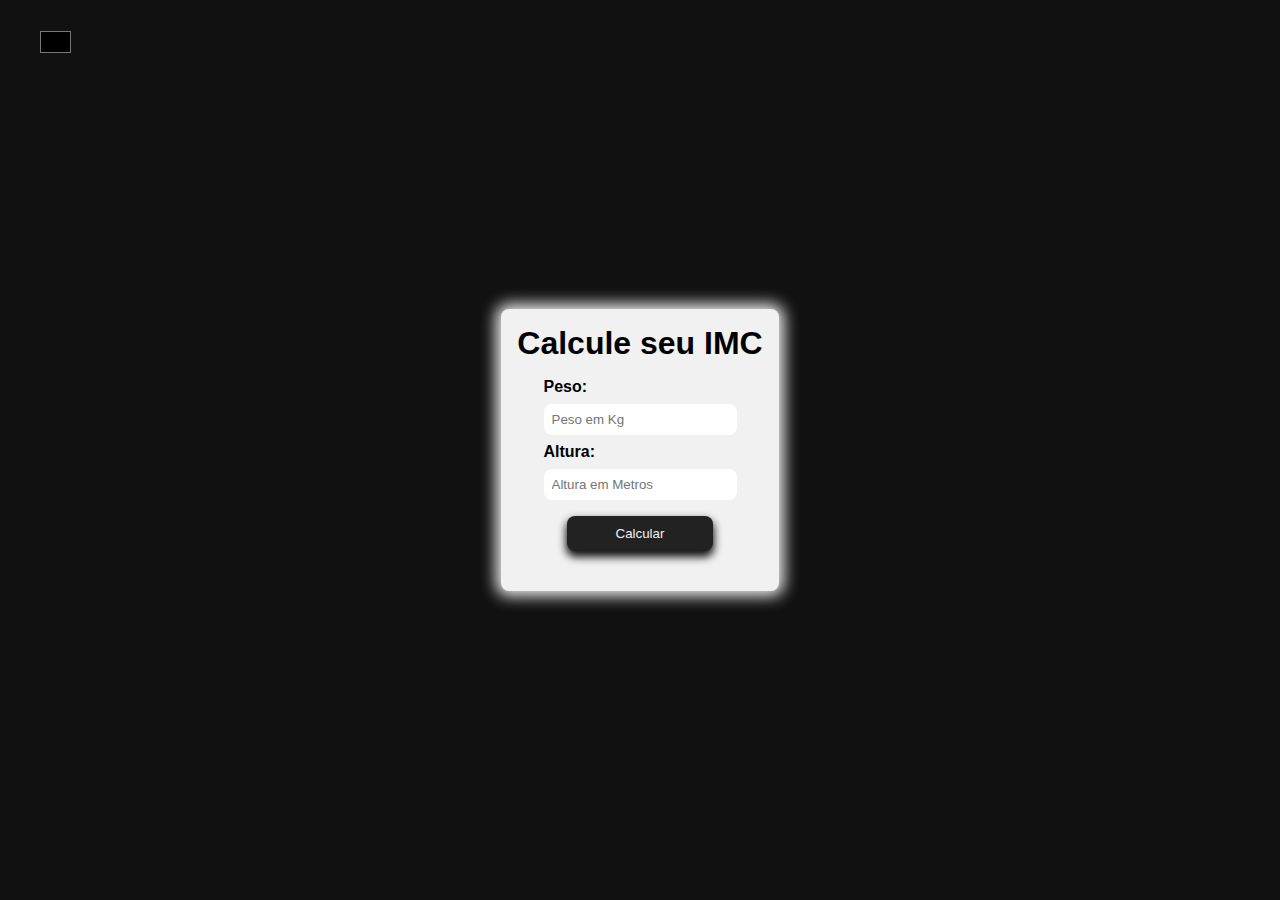
==== index.html @ f3040e6f "Initial commit" ====
<!DOCTYPE html>
<html lang="pt-br">

<head>
  <meta charset="UTF-8">
  <meta http-equiv="X-UA-Compatible" content="IE=edge">
  <meta name="viewport" content="width=device-width, initial-scale=1.0">
  <link rel="stylesheet" href="styles/styles.css">
  <title>Calcule seu IMC</title>
</head>

<body>

  <input id="color" type="color"> 

  <main class="container">
    <h1 class="container__title">Calcule seu IMC</h1>
    <form class="container__input">

      <label class="input__title"  for="">Peso:</label>
      <input required class="input__peso" placeholder="Peso em Kg" type="number">

      <label class="input__title"  for="">Altura:</label>
      <input required class="input__altura" placeholder="Altura em Metros" type="number">

      <button type="submit" class="input__button">Calcular</button>
    </form>
    <div class="resultado">
      <div class="resultado__imc">
      </div>
    </div>
  </main>
  <script src="js/index.js"></script>
</body>

</html>
---- styles/styles.css ----
* {
  margin: 0;
  padding: 0;
  box-sizing: border-box;
}

body {
  background-color: #111111;
  min-height: 100vh;
  display: grid;
  place-items: center;
  font-family: sans-serif;
}


.container {
  display: flex;
  justify-content: center;
  align-items: center;
  flex-direction: column;
  gap: 16px;
  background-color: #f1f1f1;
  border-radius: 8px;
  padding: 16px;
  box-shadow: 0px 0px 15px 5px #f1f1f1;
}

.container__input {
  display: flex;
  flex-direction: column;
  justify-content: center;
  align-items: center;
  gap: 8px;

}

.input__title {
  align-self: flex-start;
  font-weight: 600;
}

.input__peso,
.input__altura {
  border: none;
  outline: none;
  padding: 8px;
  border-radius: 8px;


}

.input__peso:focus,
.input__altura:focus {
  outline: 2px solid #111;
}

.input__button {
  margin-top: 8px;
  margin-bottom: 8px;
  padding: 5% 25%;
  border: none;
  background-color: #222;
  border-radius: 8px;
  color: #f1f1f1;
  box-shadow: 0px 5px 8px 1px #111;
  cursor: pointer;
  transition: linear .3s;

}

.input__button:hover {
  transition: all .3s;
  background-color: #111;
}

#color {
  position: absolute;
  top: 3%;
  left: 3%;
  width: 35px;
  height: 30px;
  cursor: pointer;
  background-color: transparent;
  border: none;

}

.result {
  font-weight: bold;
  font-size: 1.5em;
  color: #f1f1f1;
  background-color: #111;
  padding: 20px;
  border-radius: 8px;

}
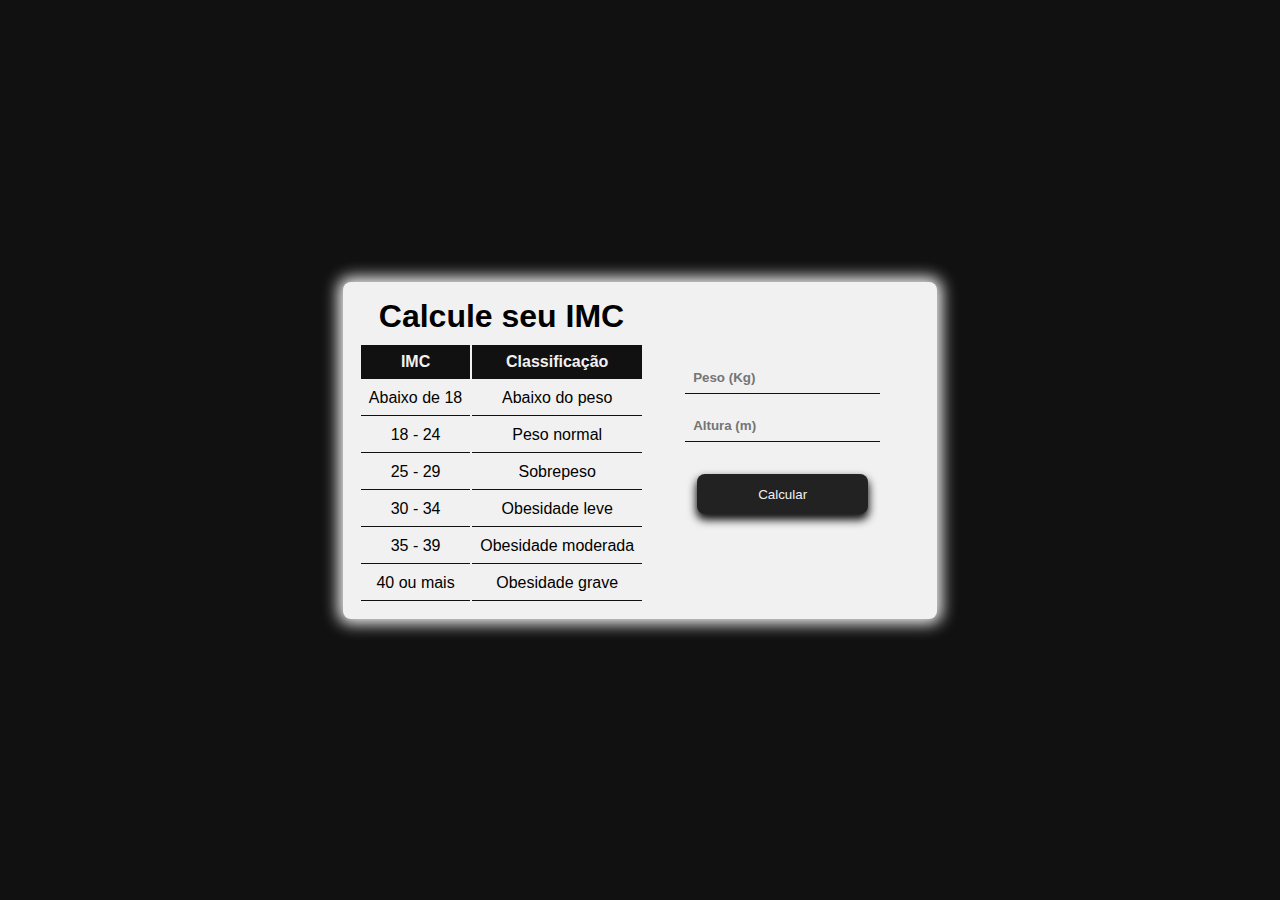
==== commit 46d3d4c7: "att" ====
--- a/index.html
+++ b/index.html
@@ -10,25 +10,56 @@
 </head>
 
 <body>
-
-  <input id="color" type="color"> 
-
   <main class="container">
-    <h1 class="container__title">Calcule seu IMC</h1>
-    <form class="container__input">
-
-      <label class="input__title"  for="">Peso:</label>
-      <input required class="input__peso" placeholder="Peso em Kg" type="number">
-
-      <label class="input__title"  for="">Altura:</label>
-      <input required class="input__altura" placeholder="Altura em Metros" type="number">
-
-      <button type="submit" class="input__button">Calcular</button>
-    </form>
-    <div class="resultado">
-      <div class="resultado__imc">
+    <div class="container__info">
+      <h1 class="container__title">Calcule seu IMC</h1>
+      <div class="container__info__table">
+        <table>
+          <thead>
+            <tr>
+              <th>IMC</th>
+              <th>Classificação</th>
+            </tr>
+          </thead>
+          <tbody>
+            <tr>
+              <td>Abaixo de 18 </td>
+              <td>Abaixo do peso</td>
+            </tr>
+            <tr>
+              <td>18 - 24</td>
+              <td>Peso normal</td>
+            </tr>
+            <tr>
+              <td>25 - 29</td>
+              <td>Sobrepeso</td>
+            </tr>
+            <tr>
+              <td>30 - 34</td>
+              <td>Obesidade leve</td>
+            </tr>
+            <tr>
+              <td>35 - 39</td>
+              <td>Obesidade moderada</td>
+            </tr>
+            <tr>
+              <td>40 ou mais</td>
+              <td>Obesidade grave</td>
+            </tr>
+          </tbody>
+        </table>
       </div>
     </div>
+    <form class="container__input">
+      <input required class="input__peso" placeholder="Peso (Kg)" type="number">
+      <input required class="input__altura" placeholder="Altura (m)" type="number">
+      <button type="submit" class="input__button">Calcular</button>
+      <div class="resultado__imc"></div>
+    </form>
+
+    <aside>
+
+    </aside>
   </main>
   <script src="js/index.js"></script>
 </body>
--- a/styles/styles.css
+++ b/styles/styles.css
@@ -17,7 +17,6 @@
   display: flex;
   justify-content: center;
   align-items: center;
-  flex-direction: column;
   gap: 16px;
   background-color: #f1f1f1;
   border-radius: 8px;
@@ -25,18 +24,40 @@
   box-shadow: 0px 0px 15px 5px #f1f1f1;
 }
 
+.container__info{
+  display: flex;
+  flex-direction: column;
+  gap: 8px;
+}
+
 .container__input {
   display: flex;
   flex-direction: column;
   justify-content: center;
   align-items: center;
-  gap: 8px;
-
+  gap: 16px;
+  width: 245px;
 }
 
-.input__title {
-  align-self: flex-start;
-  font-weight: 600;
+.container__title{
+  text-align: center;
+}
+
+td{
+  text-align: center;
+  padding: 8px;
+  border-bottom: 1px solid #111;
+}
+
+th {
+  background-color: #111;
+  color: #f1f1f1;
+  padding: 8px;
+}
+
+.img {
+  width: 100%;
+  height: 150px;
 }
 
 .input__peso,
@@ -44,18 +65,20 @@
   border: none;
   outline: none;
   padding: 8px;
-  border-radius: 8px;
-
-
+  background-color: transparent;
+  border-bottom: 1px solid #111;
+  transition: .3s ease-in all;
+  font-weight: 600;
 }
 
 .input__peso:focus,
 .input__altura:focus {
-  outline: 2px solid #111;
+  border-bottom: 1px solid #DCDCDC;
+  transition: .3s ease-in all;
 }
 
 .input__button {
-  margin-top: 8px;
+  margin-top: 16px;
   margin-bottom: 8px;
   padding: 5% 25%;
   border: none;
@@ -65,7 +88,6 @@
   box-shadow: 0px 5px 8px 1px #111;
   cursor: pointer;
   transition: linear .3s;
-
 }
 
 .input__button:hover {
@@ -73,24 +95,12 @@
   background-color: #111;
 }
 
-#color {
-  position: absolute;
-  top: 3%;
-  left: 3%;
-  width: 35px;
-  height: 30px;
-  cursor: pointer;
-  background-color: transparent;
-  border: none;
-
-}
-
 .result {
   font-weight: bold;
   font-size: 1.5em;
   color: #f1f1f1;
   background-color: #111;
-  padding: 20px;
-  border-radius: 8px;
+  padding: 15px;
+  border-radius: 50%;
 
-}+}
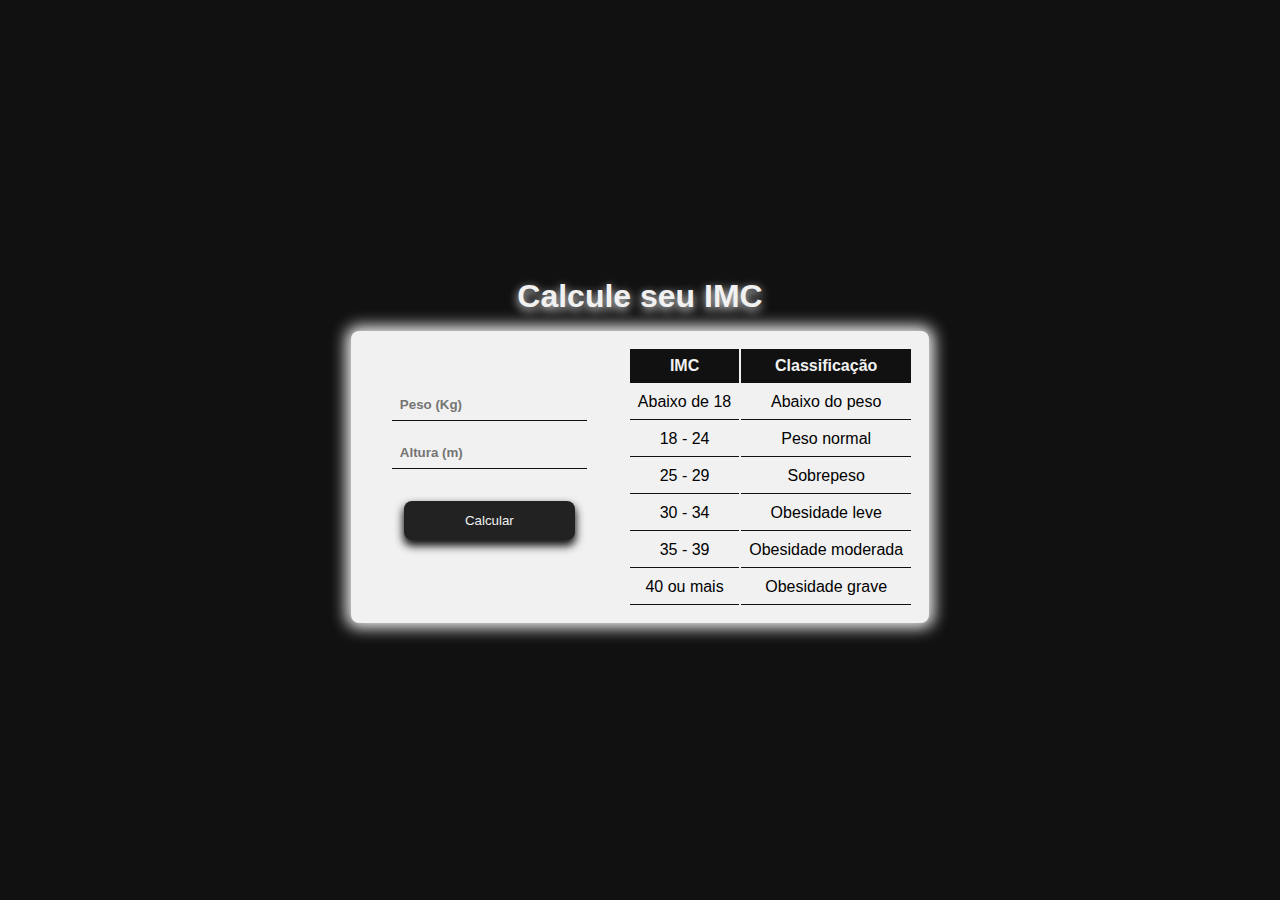
==== commit 99c8d4a8: "att" ====
--- a/index.html
+++ b/index.html
@@ -10,9 +10,11 @@
 </head>
 
 <body>
+  <header>
+    <h1 class="container__title">Calcule seu IMC</h1>
+  </header>
   <main class="container">
     <div class="container__info">
-      <h1 class="container__title">Calcule seu IMC</h1>
       <div class="container__info__table">
         <table>
           <thead>
@@ -56,10 +58,6 @@
       <button type="submit" class="input__button">Calcular</button>
       <div class="resultado__imc"></div>
     </form>
-
-    <aside>
-
-    </aside>
   </main>
   <script src="js/index.js"></script>
 </body>
--- a/styles/styles.css
+++ b/styles/styles.css
@@ -7,8 +7,11 @@
 body {
   background-color: #111111;
   min-height: 100vh;
-  display: grid;
-  place-items: center;
+  display: flex;
+  justify-content: center;
+  align-items: center;
+  flex-direction: column;
+  gap: 16px;
   font-family: sans-serif;
 }
 
@@ -17,6 +20,7 @@
   display: flex;
   justify-content: center;
   align-items: center;
+  flex-direction: row-reverse;
   gap: 16px;
   background-color: #f1f1f1;
   border-radius: 8px;
@@ -41,6 +45,8 @@
 
 .container__title{
   text-align: center;
+  color: #f1f1f1;
+  text-shadow: 0px 3px 10px #f1f1f1;
 }
 
 td{
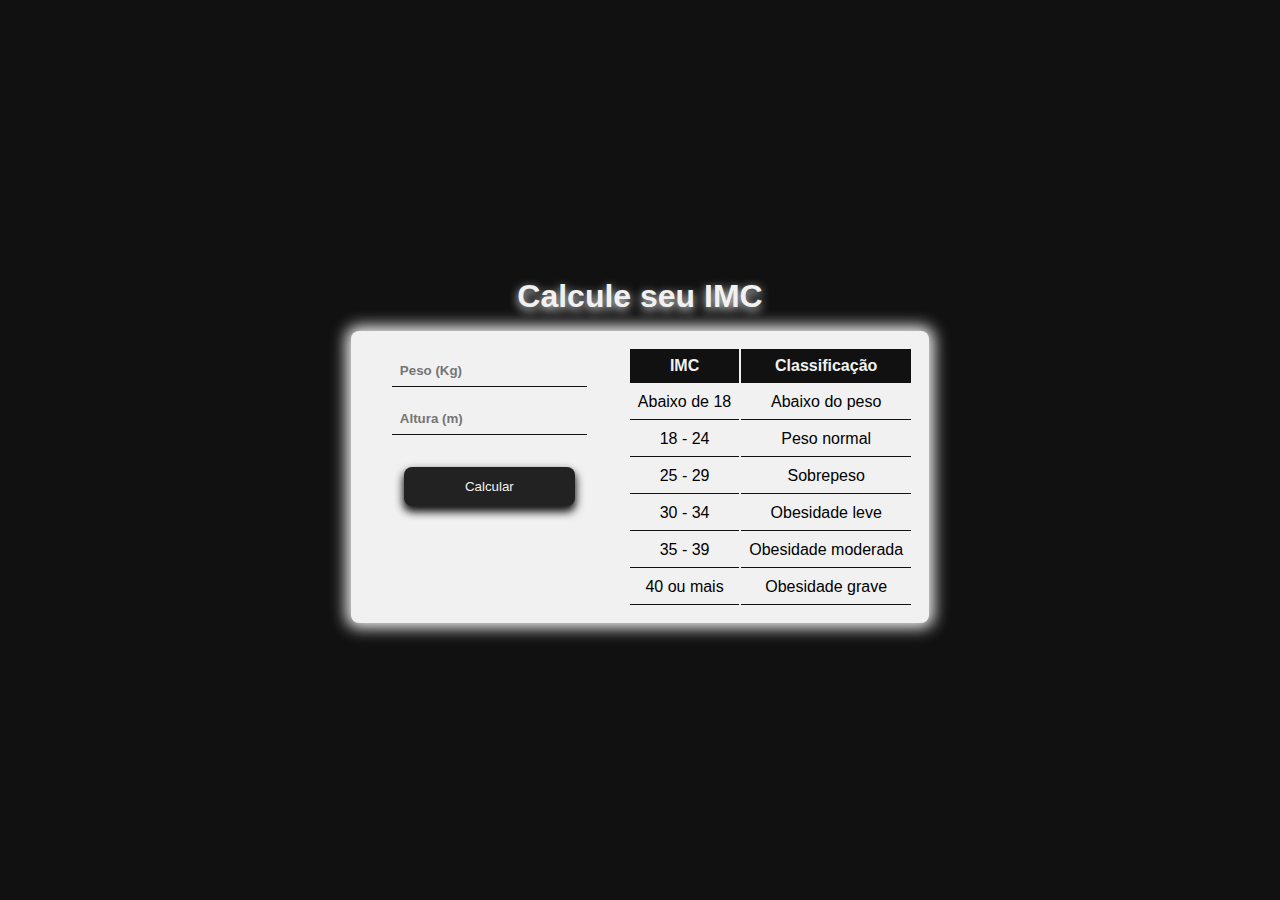
==== commit e3a80396: "refact" ====
--- a/index.html
+++ b/index.html
@@ -5,7 +5,7 @@
   <meta charset="UTF-8">
   <meta http-equiv="X-UA-Compatible" content="IE=edge">
   <meta name="viewport" content="width=device-width, initial-scale=1.0">
-  <link rel="stylesheet" href="styles/styles.css">
+  <link rel="stylesheet" href="styles/style.css">
   <title>Calcule seu IMC</title>
 </head>
 
@@ -53,13 +53,13 @@
       </div>
     </div>
     <form class="container__input">
-      <input required class="input__peso" placeholder="Peso (Kg)" type="number">
-      <input required class="input__altura" placeholder="Altura (m)" type="number">
+      <input required id="peso" class="input" placeholder="Peso (Kg)" type="number">
+      <input required id="altura" class="input" placeholder="Altura (m)" type="number">
       <button type="submit" class="input__button">Calcular</button>
       <div class="resultado__imc"></div>
     </form>
   </main>
-  <script src="js/index.js"></script>
+  <script src="../js/index.js"></script>
 </body>
 
 </html>--- a/styles/style.css
+++ b/styles/style.css
@@ -0,0 +1,127 @@
+* {
+  margin: 0;
+  padding: 0;
+  box-sizing: border-box;
+}
+
+body {
+  background-color: #111111;
+  min-height: 100vh;
+  display: flex;
+  justify-content: center;
+  align-items: center;
+  flex-direction: column;
+  gap: 16px;
+  font-family: sans-serif;
+}
+
+.container {
+  display: flex;
+  justify-content: center;
+  align-items: center;
+  flex-direction: row-reverse;
+  gap: 16px;
+  background-color: #f1f1f1;
+  border-radius: 8px;
+  padding: 16px;
+  box-shadow: 0px 0px 15px 5px #f1f1f1;
+}
+
+.container__info {
+  display: flex;
+  flex-direction: column;
+  gap: 8px;
+}
+
+.container__input {
+  display: flex;
+  flex-direction: column;
+  justify-content: center;
+  align-self: start;
+  align-items: center;
+  gap: 16px;
+  width: 245px;
+  padding-top: 8px;
+}
+
+.container__title {
+  text-align: center;
+  color: #f1f1f1;
+  text-shadow: 0px 3px 10px #f1f1f1;
+}
+
+td {
+  text-align: center;
+  padding: 8px;
+  border-bottom: 1px solid #111;
+}
+
+th {
+  background-color: #111;
+  color: #f1f1f1;
+  padding: 8px;
+}
+
+.img {
+  width: 100%;
+  height: 150px;
+}
+
+.input {
+  border: none;
+  outline: none;
+  padding: 8px;
+  background-color: transparent;
+  border-bottom: 1px solid #111;
+  transition: 0.3s ease-in all;
+  font-weight: 600;
+}
+
+.input:focus {
+  border-bottom: 1px solid #DCDCDC;
+  transition: 0.3s ease-in all;
+}
+
+.input__button {
+  margin-top: 16px;
+  margin-bottom: 8px;
+  padding: 5% 25%;
+  border: none;
+  background-color: #222;
+  border-radius: 8px;
+  color: #f1f1f1;
+  box-shadow: 0px 5px 8px 1px #111;
+  cursor: pointer;
+  transition: linear 0.3s;
+}
+
+.input__button:hover {
+  transition: all 0.3s;
+  background-color: #111;
+}
+
+.result {
+  font-weight: bold;
+  font-size: 1.5em;
+  color: #f1f1f1;
+  background-color: #111;
+  padding: 20px;
+  border-radius: 16px;
+  text-align: cente;
+}
+
+.result__text {
+  font-weight: bold;
+  font-size: 1.5em;
+  color: #111;
+  margin-bottom: 8px;
+}
+
+@media (max-width: 660px) {
+  .container {
+    flex-direction: column-reverse;
+  }
+  .container__input {
+    align-self: center;
+  }
+}/*# sourceMappingURL=style.css.map */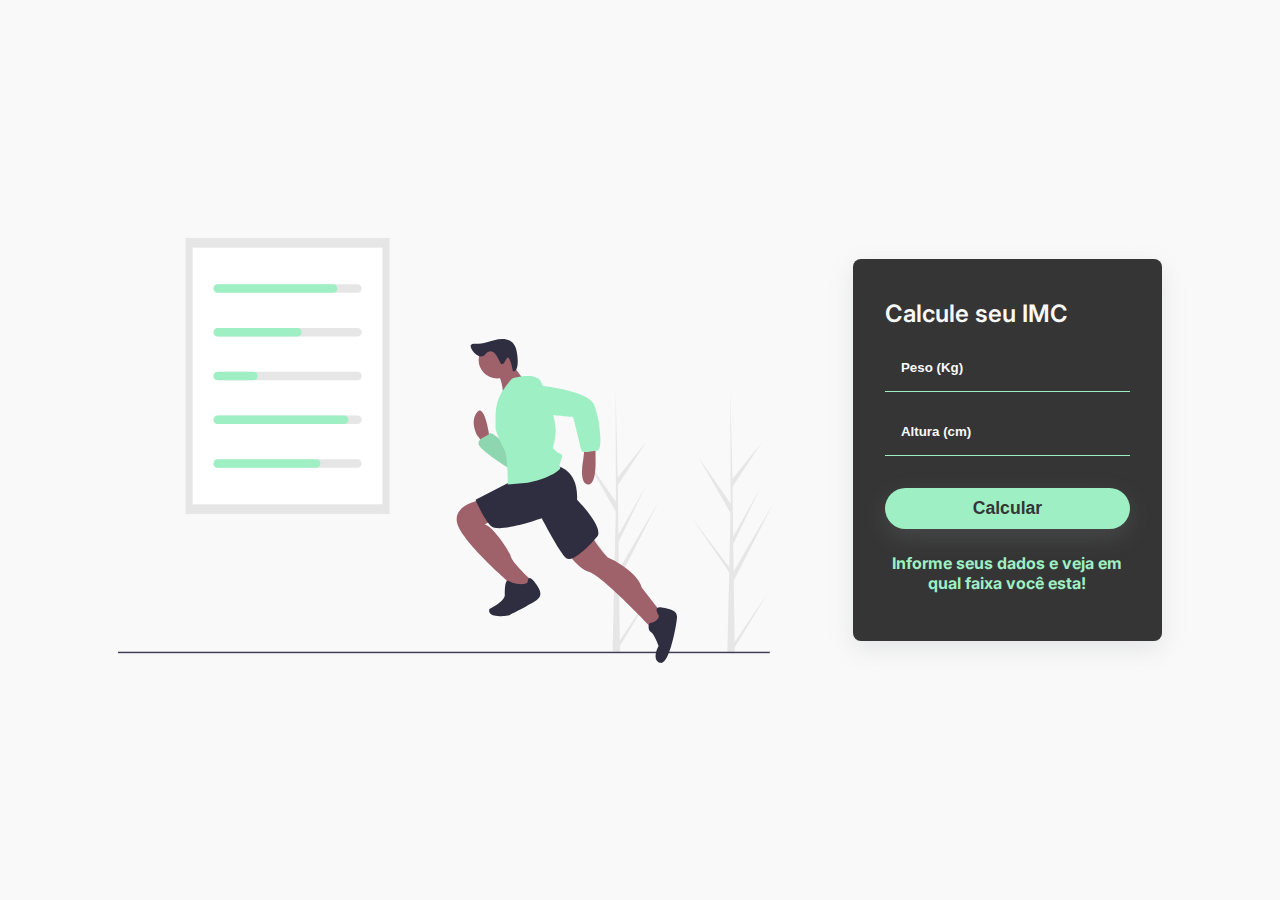
==== commit 9323bca5: "feat" ====
--- a/index.html
+++ b/index.html
@@ -5,17 +5,18 @@
   <meta charset="UTF-8">
   <meta http-equiv="X-UA-Compatible" content="IE=edge">
   <meta name="viewport" content="width=device-width, initial-scale=1.0">
+  <link rel="preconnect" href="https://fonts.googleapis.com">
+  <link rel="preconnect" href="https://fonts.gstatic.com" crossorigin>
+  <link href="https://fonts.googleapis.com/css2?family=Inter:wght@400;500;600;700&display=swap" rel="stylesheet">
   <link rel="stylesheet" href="styles/style.css">
   <title>Calcule seu IMC</title>
 </head>
 
 <body>
-  <header>
-    <h1 class="container__title">Calcule seu IMC</h1>
-  </header>
+
   <main class="container">
     <div class="container__info">
-      <div class="container__info__table">
+      <!-- <div class="container__info__table">
         <table>
           <thead>
             <tr>
@@ -50,15 +51,22 @@
             </tr>
           </tbody>
         </table>
-      </div>
+      </div> -->
     </div>
     <form class="container__input">
+      <header>
+        <abbr title="O índice de massa corporal é uma medida internacional usada para calcular se uma pessoa está no peso ideal.">
+          <p class="container__title">Calcule seu IMC</p>
+        </abbr>
+      </header>
       <input required id="peso" class="input" placeholder="Peso (Kg)" type="number">
-      <input required id="altura" class="input" placeholder="Altura (m)" type="number">
+      <input required id="altura" class="input" placeholder="Altura (cm)" type="number">
       <button type="submit" class="input__button">Calcular</button>
+      <p class="info-text">Informe seus dados e veja em qual faixa você esta!</p>
       <div class="resultado__imc"></div>
     </form>
   </main>
+  <img class="img-imc" src="public/img/image.svg" alt="">
   <script src="../js/index.js"></script>
 </body>
 
--- a/styles/style.css
+++ b/styles/style.css
@@ -5,123 +5,133 @@
 }
 
 body {
-  background-color: #111111;
+  background-color: #f9f9f9;
   min-height: 100vh;
   display: flex;
   justify-content: center;
   align-items: center;
-  flex-direction: column;
-  gap: 16px;
+  flex-direction: row-reverse;
+  gap: 5em;
   font-family: sans-serif;
+  font-family: "Inter", sans-serif;
+}
+
+abbr {
+  color: transparent;
+  cursor: pointer;
+}
+
+.img-imc {
+  height: 425px;
+  -o-object-fit: cover;
+     object-fit: cover;
+  -o-object-position: center;
+     object-position: center;
 }
 
 .container {
   display: flex;
   justify-content: center;
-  align-items: center;
-  flex-direction: row-reverse;
-  gap: 16px;
-  background-color: #f1f1f1;
+  align-items: start;
+  background-color: #353535;
   border-radius: 8px;
-  padding: 16px;
-  box-shadow: 0px 0px 15px 5px #f1f1f1;
+  padding: 32px;
+  height: 100%;
+  box-shadow: rgba(149, 157, 165, 0.2) 0px 8px 24px;
 }
-
-.container__info {
-  display: flex;
-  flex-direction: column;
-  gap: 8px;
+.container .info-text {
+  color: #9EEFC3;
+  font-size: 1em;
+  font-weight: 700;
+  text-align: center;
 }
 
 .container__input {
   display: flex;
   flex-direction: column;
   justify-content: center;
-  align-self: start;
-  align-items: center;
   gap: 16px;
   width: 245px;
   padding-top: 8px;
 }
 
 .container__title {
-  text-align: center;
-  color: #f1f1f1;
-  text-shadow: 0px 3px 10px #f1f1f1;
-}
-
-td {
-  text-align: center;
-  padding: 8px;
-  border-bottom: 1px solid #111;
-}
-
-th {
-  background-color: #111;
-  color: #f1f1f1;
-  padding: 8px;
-}
-
-.img {
-  width: 100%;
-  height: 150px;
+  color: #f9f9f9;
+  font-size: 1.5em;
+  font-weight: 600;
 }
 
 .input {
   border: none;
   outline: none;
-  padding: 8px;
+  padding: 16px;
   background-color: transparent;
-  border-bottom: 1px solid #111;
-  transition: 0.3s ease-in all;
+  border-bottom: 1px solid #9EEFC3;
+  transition: 0.3s ease-out;
   font-weight: 600;
+  color: #f9f9f9;
 }
-
+.input::-moz-placeholder {
+  color: #f9f9f9;
+}
+.input::placeholder {
+  color: #f9f9f9;
+}
 .input:focus {
-  border-bottom: 1px solid #DCDCDC;
-  transition: 0.3s ease-in all;
+  transition: 0.1s ease;
+  outline: 2px solid #9EEFC3;
+  border-bottom: 1px solid transparent;
+  border-radius: 8px;
 }
 
 .input__button {
-  margin-top: 16px;
-  margin-bottom: 8px;
-  padding: 5% 25%;
+  margin: 16px 0px 8px 0px;
+  padding: 4% 25%;
   border: none;
-  background-color: #222;
-  border-radius: 8px;
-  color: #f1f1f1;
-  box-shadow: 0px 5px 8px 1px #111;
+  background-color: #9EEFC3;
+  border-radius: 32px;
+  color: #353535;
+  box-shadow: rgba(149, 157, 165, 0.2) 0px 8px 24px;
   cursor: pointer;
-  transition: linear 0.3s;
+  transition: linear 0.2s;
+  font-size: 1.1em;
+  font-weight: 600;
 }
 
 .input__button:hover {
   transition: all 0.3s;
-  background-color: #111;
+  background-color: #8fdab1;
 }
 
 .result {
   font-weight: bold;
   font-size: 1.5em;
-  color: #f1f1f1;
-  background-color: #111;
+  color: #353535;
+  background-color: #9EEFC3;
   padding: 20px;
   border-radius: 16px;
-  text-align: cente;
+  text-align: center;
 }
 
 .result__text {
   font-weight: bold;
   font-size: 1.5em;
-  color: #111;
-  margin-bottom: 8px;
+  color: #f9f9f9;
+  margin-bottom: 16px;
+  padding-top: 16px;
+  border-top: 3px solid #8fdab1;
 }
 
 @media (max-width: 660px) {
-  .container {
-    flex-direction: column-reverse;
+  body {
+    gap: 0;
   }
   .container__input {
     align-self: center;
   }
+}
+@media (max-width: 843px) {
+  .img-imc {
+    display: none;
+  }
 }/*# sourceMappingURL=style.css.map */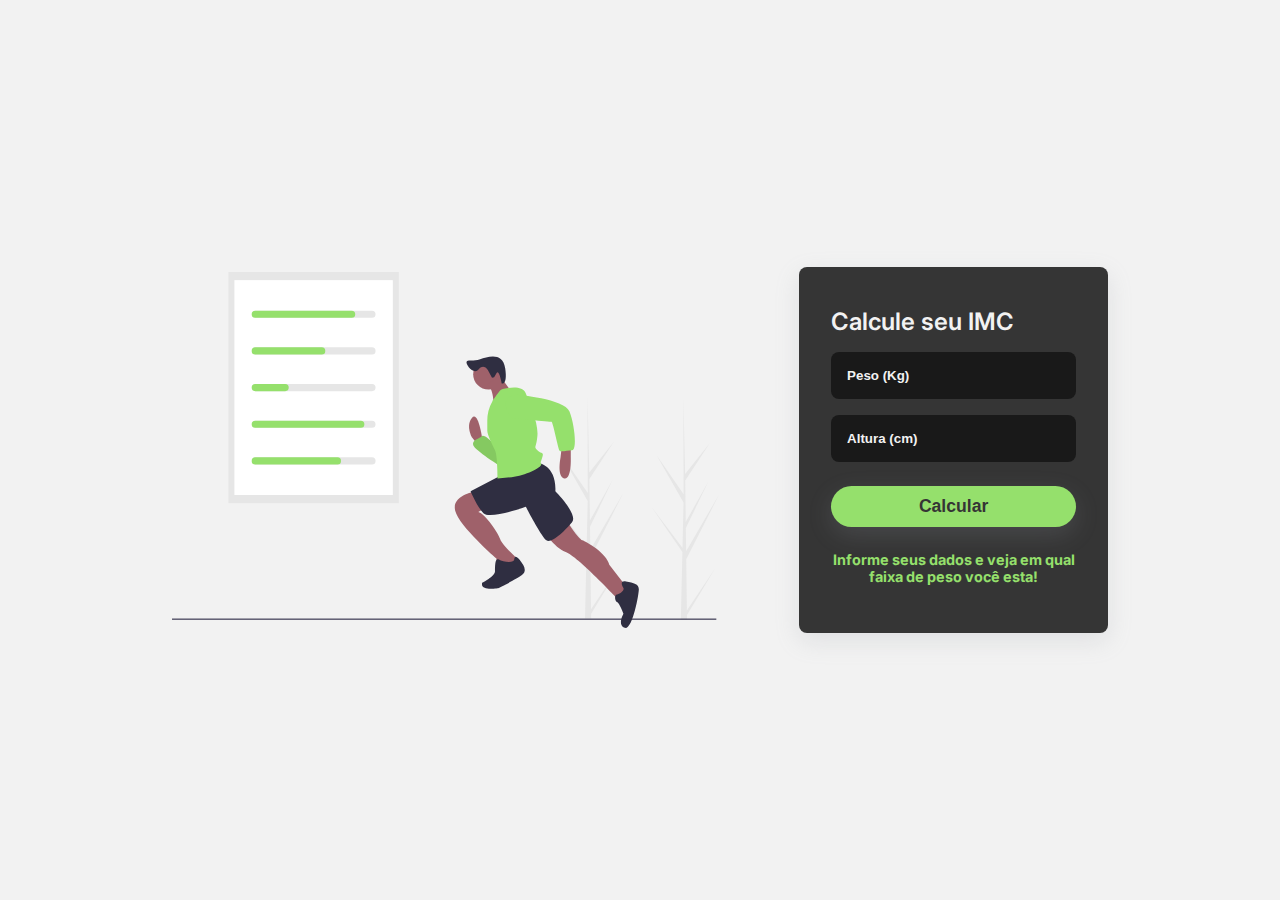
==== commit 1017e837: "feat" ====
--- a/index.html
+++ b/index.html
@@ -62,7 +62,7 @@
       <input required id="peso" class="input" placeholder="Peso (Kg)" type="number">
       <input required id="altura" class="input" placeholder="Altura (cm)" type="number">
       <button type="submit" class="input__button">Calcular</button>
-      <p class="info-text">Informe seus dados e veja em qual faixa você esta!</p>
+      <p class="info-text">Informe seus dados e veja em qual faixa de peso você esta!</p>
       <div class="resultado__imc"></div>
     </form>
   </main>
--- a/styles/style.css
+++ b/styles/style.css
@@ -5,15 +5,15 @@
 }
 
 body {
-  background-color: #f9f9f9;
+  background-color: #f2f2f2;
   min-height: 100vh;
   display: flex;
   justify-content: center;
   align-items: center;
   flex-direction: row-reverse;
   gap: 5em;
-  font-family: sans-serif;
   font-family: "Inter", sans-serif;
+  padding: 32px;
 }
 
 abbr {
@@ -22,7 +22,8 @@
 }
 
 .img-imc {
-  height: 425px;
+  max-width: 45%;
+  height: auto;
   -o-object-fit: cover;
      object-fit: cover;
   -o-object-position: center;
@@ -40,13 +41,12 @@
   box-shadow: rgba(149, 157, 165, 0.2) 0px 8px 24px;
 }
 .container .info-text {
-  color: #9EEFC3;
-  font-size: 1em;
+  color: #95E06C;
+  font-size: 0.9em;
   font-weight: 700;
   text-align: center;
 }
-
-.container__input {
+.container .container__input {
   display: flex;
   flex-direction: column;
   justify-content: center;
@@ -54,41 +54,36 @@
   width: 245px;
   padding-top: 8px;
 }
-
-.container__title {
-  color: #f9f9f9;
+.container .container__title {
+  color: #f2f2f2;
   font-size: 1.5em;
   font-weight: 600;
 }
-
-.input {
+.container .input {
   border: none;
   outline: none;
   padding: 16px;
-  background-color: transparent;
-  border-bottom: 1px solid #9EEFC3;
-  transition: 0.3s ease-out;
+  background-color: #191919;
+  border-radius: 8px;
+  transition: 0.2s ease-out;
   font-weight: 600;
-  color: #f9f9f9;
+  color: #f2f2f2;
 }
-.input::-moz-placeholder {
-  color: #f9f9f9;
+.container .input::-moz-placeholder {
+  color: #f2f2f2;
 }
-.input::placeholder {
-  color: #f9f9f9;
+.container .input::placeholder {
+  color: #f2f2f2;
 }
-.input:focus {
+.container .input:focus {
   transition: 0.1s ease;
-  outline: 2px solid #9EEFC3;
-  border-bottom: 1px solid transparent;
-  border-radius: 8px;
+  outline: 1px solid #95E06C;
 }
-
-.input__button {
-  margin: 16px 0px 8px 0px;
+.container .input__button {
+  margin: 8px 0px 8px 0px;
   padding: 4% 25%;
   border: none;
-  background-color: #9EEFC3;
+  background-color: #95E06C;
   border-radius: 32px;
   color: #353535;
   box-shadow: rgba(149, 157, 165, 0.2) 0px 8px 24px;
@@ -97,17 +92,16 @@
   font-size: 1.1em;
   font-weight: 600;
 }
-
-.input__button:hover {
+.container .input__button:hover {
   transition: all 0.3s;
-  background-color: #8fdab1;
+  background-color: #8acf64;
 }
 
 .result {
   font-weight: bold;
   font-size: 1.5em;
   color: #353535;
-  background-color: #9EEFC3;
+  background-color: #95E06C;
   padding: 20px;
   border-radius: 16px;
   text-align: center;
@@ -116,10 +110,18 @@
 .result__text {
   font-weight: bold;
   font-size: 1.5em;
-  color: #f9f9f9;
+  color: #f2f2f2;
   margin-bottom: 16px;
   padding-top: 16px;
-  border-top: 3px solid #8fdab1;
+  border-top: 3px solid #8acf64;
+}
+
+.class {
+  color: #f2f2f2;
+  font-weight: 600;
+  font-size: 1.5em;
+  margin-top: 16px;
+  text-align: center;
 }
 
 @media (max-width: 660px) {
